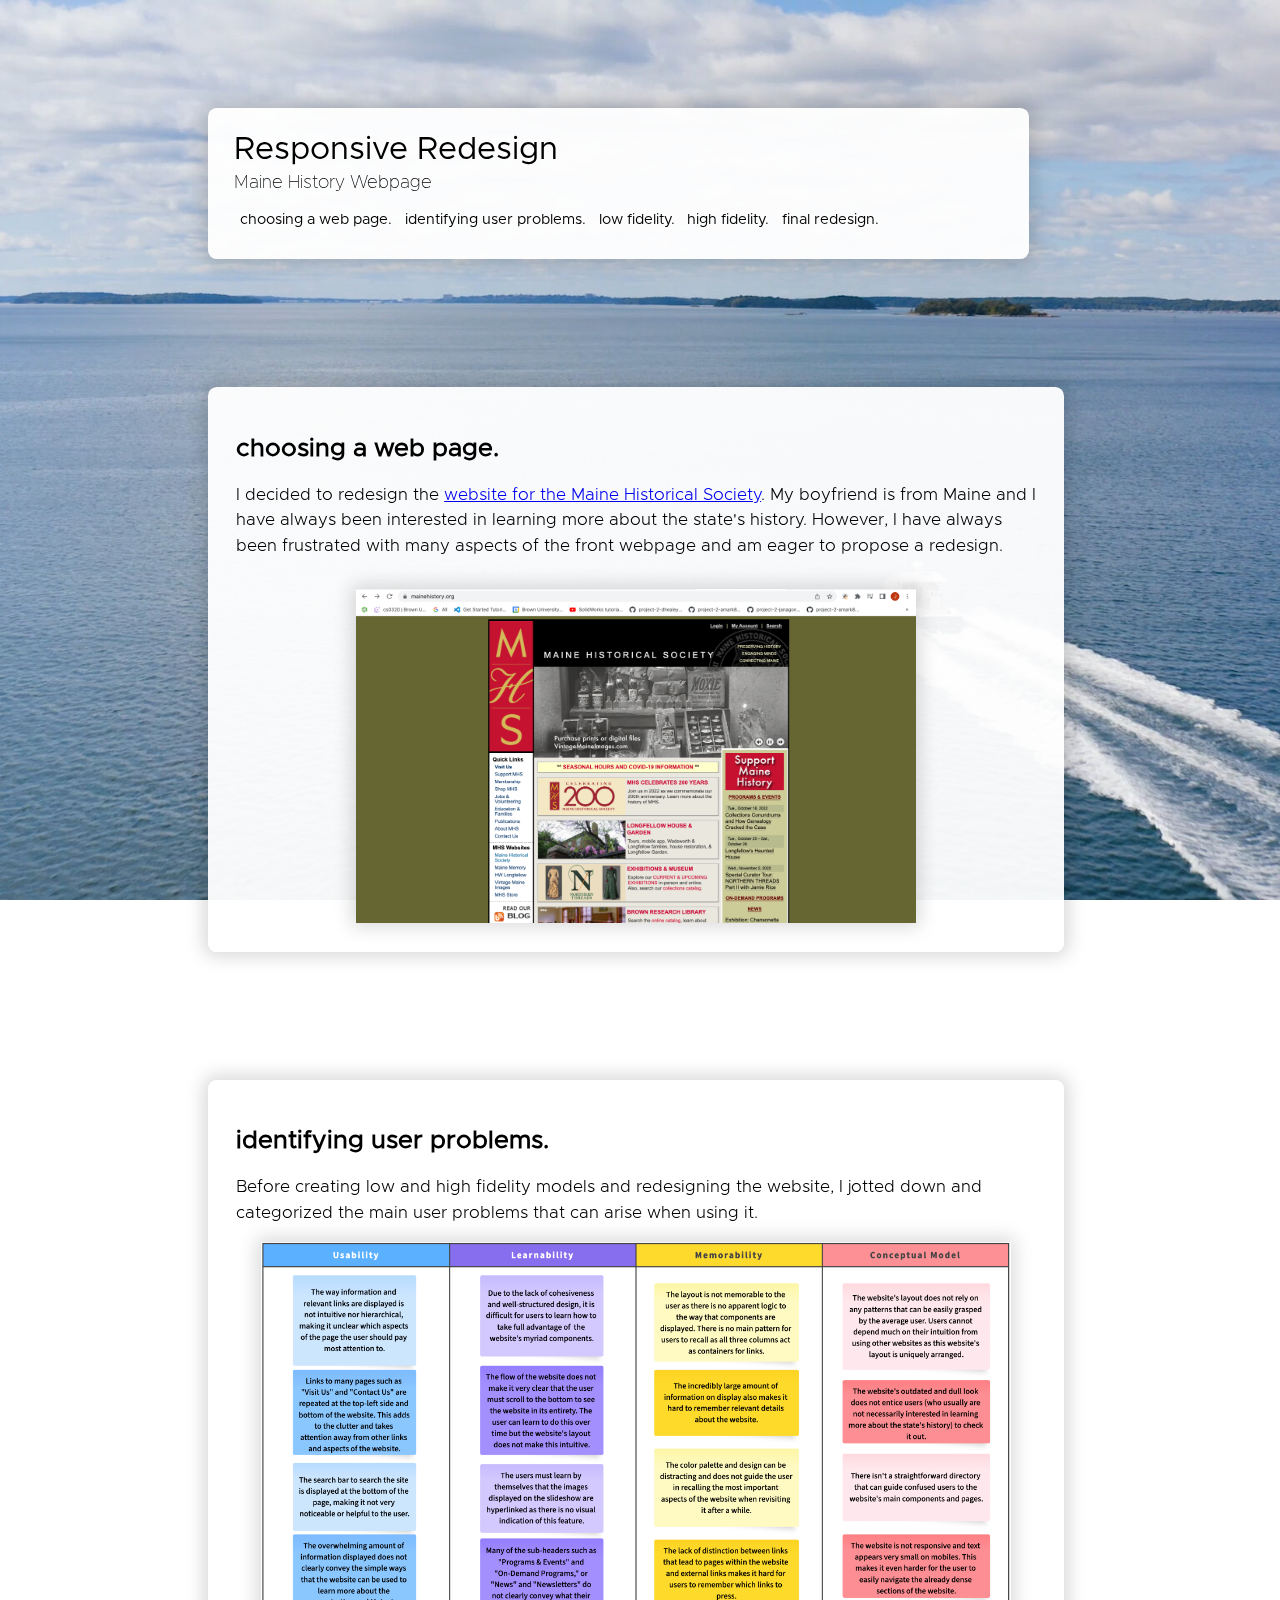
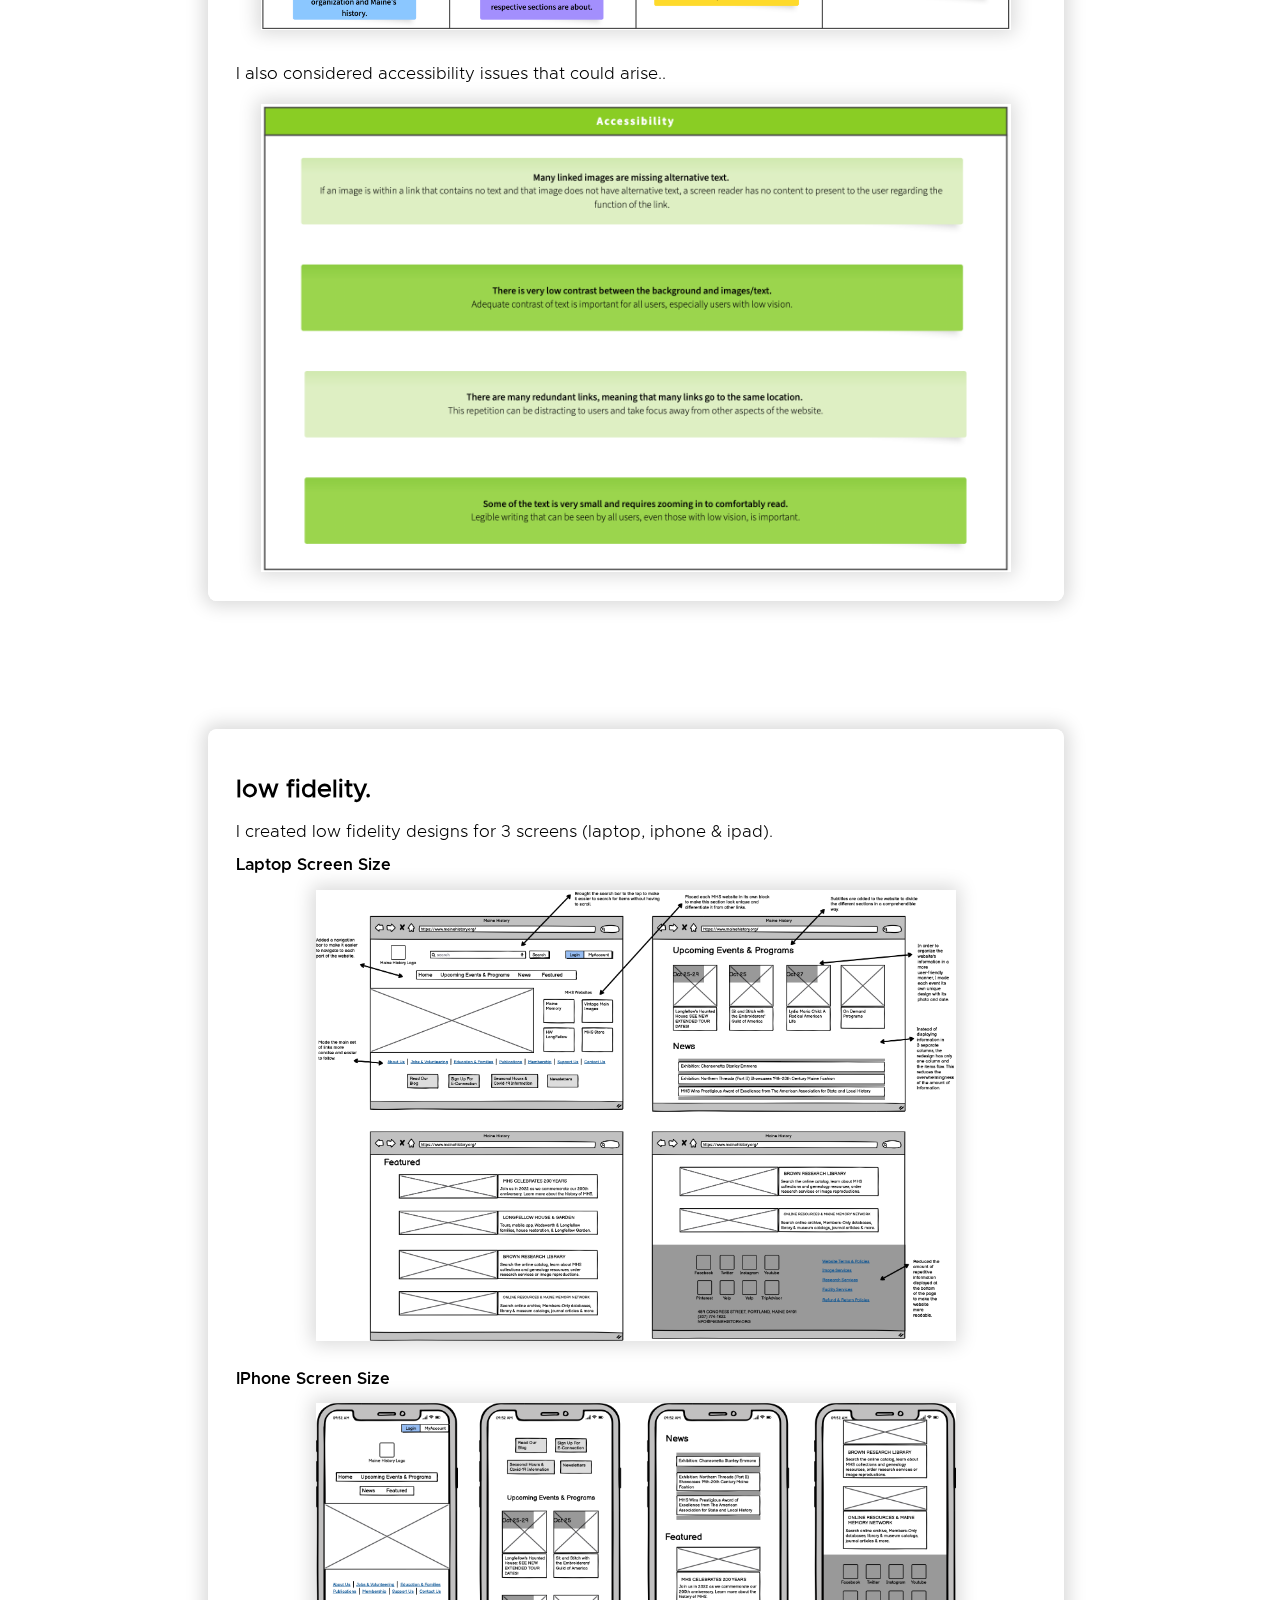
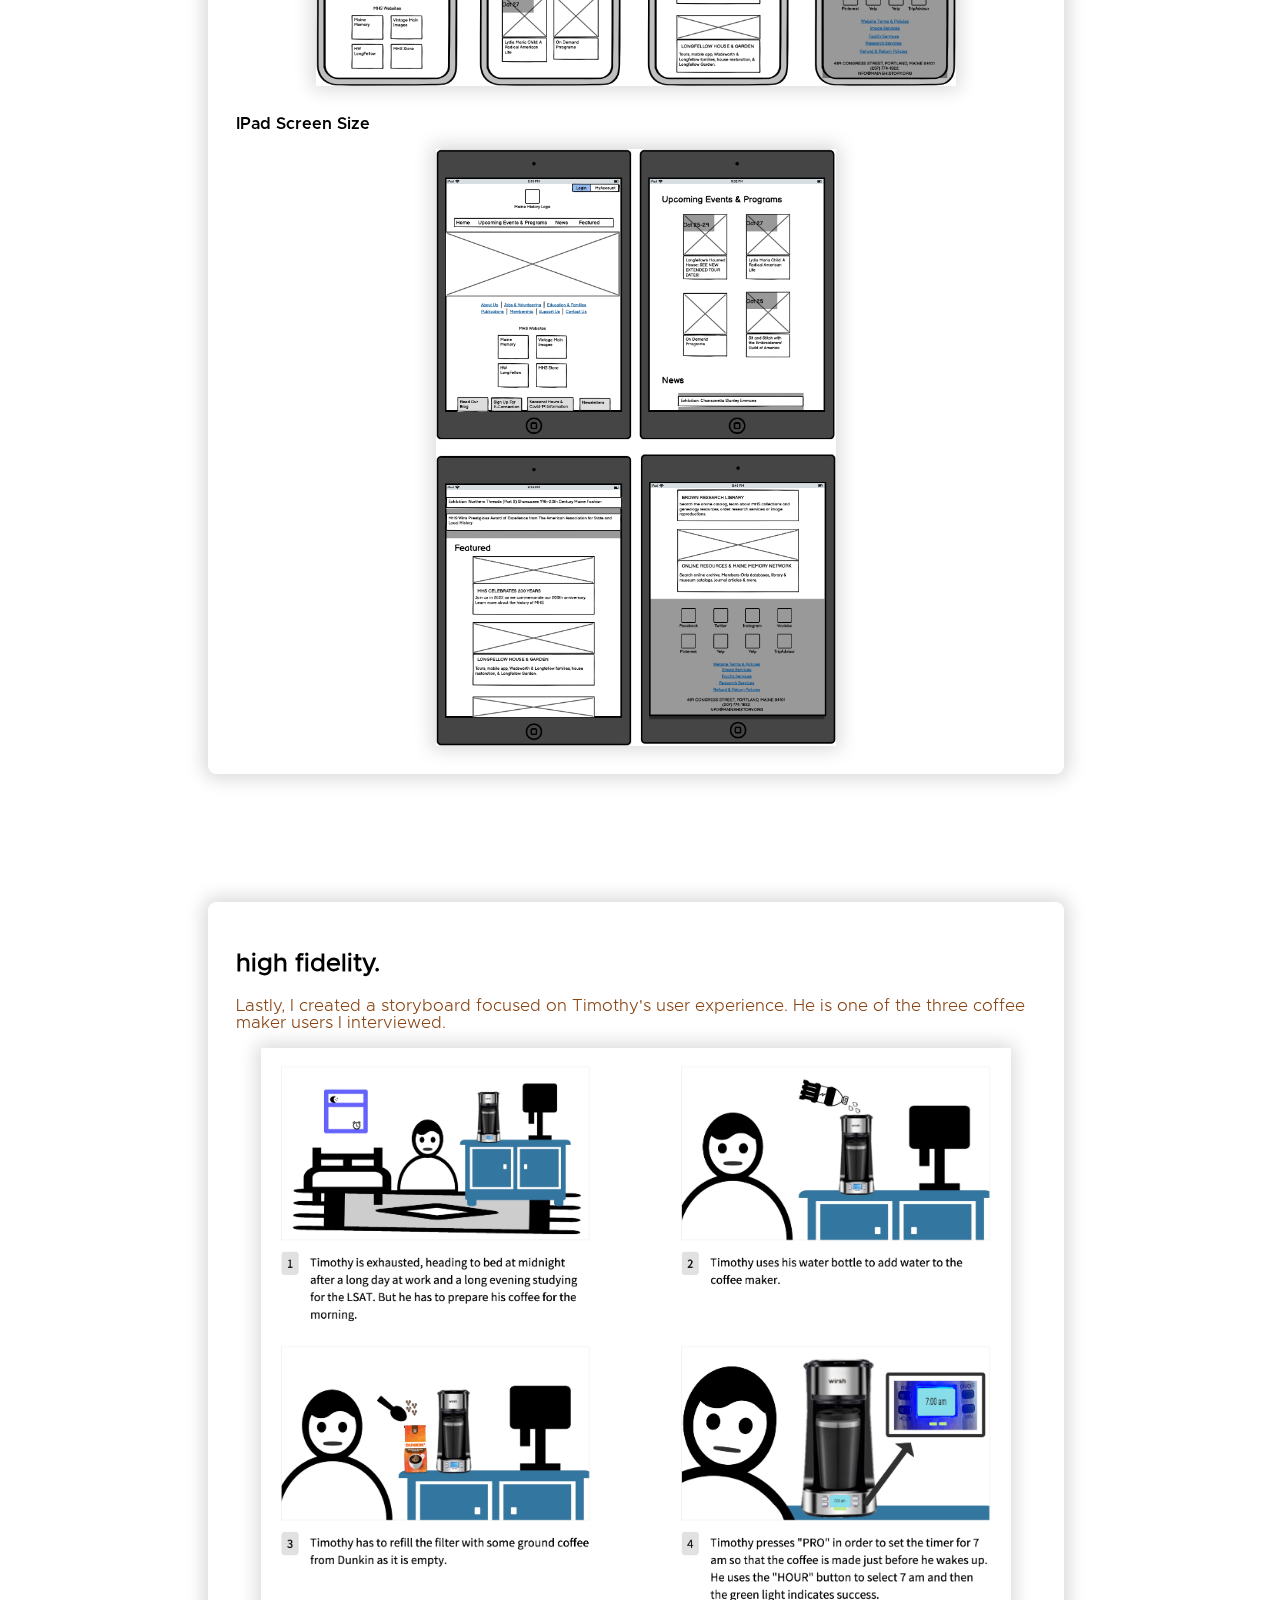
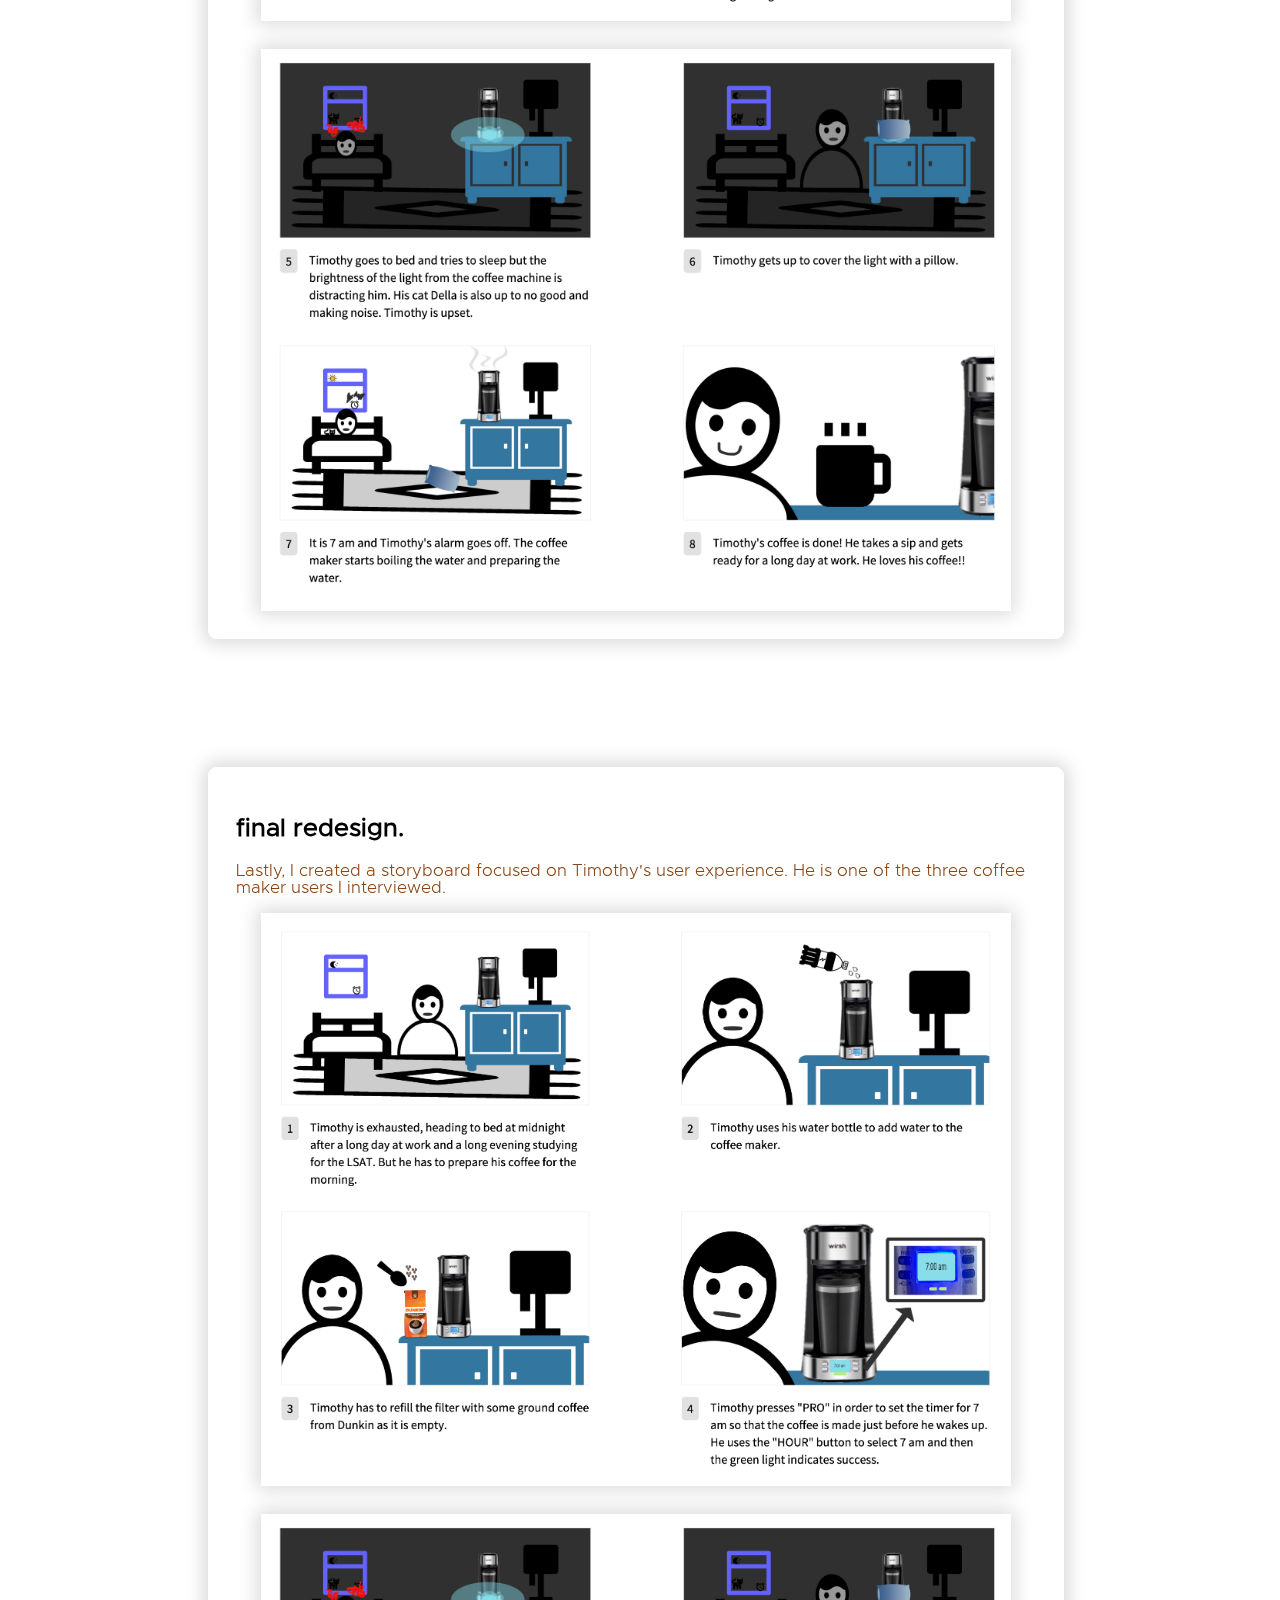
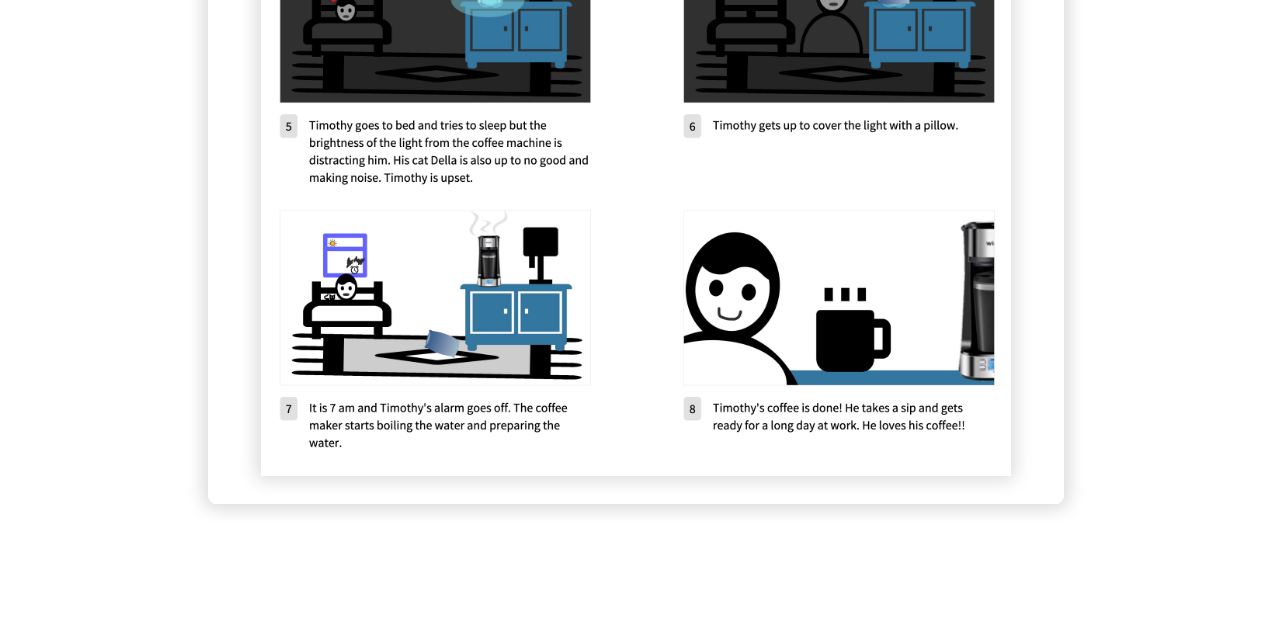
==== index.html @ ffa943e9 "h" ====
<!DOCTYPE html>
<html>
    <head>
        <meta charset="UTF-8" />
        <title>csci1300 personas & storyboarding</title>
		<!-- import CSS styles -->
        <link rel="preload" href="fonts.css" as="style">
        <link rel="stylesheet" href="fonts.css">
		<link rel="stylesheet" href="styles.css" />
	</head>

    <body>
    <canvas id="bg"></canvas>

    <main>

    <div id="web-body">

<!-- Header -->
    <div class="header">
        <div style="font-family: 'Metropolis-Regular'; padding-bottom:0.6944444444444444vw; font-size:  2.5vw" > <span style=" padding-bottom:8px">Responsive Redesign</span> <br>
            <div style="font-size: 1.4vw; padding-top: 0.6944444444444444vw; padding-bottom: 0.3472222222222222vw;font-family: 'Metropolis-Thin'">Maine History Webpage</div>
        </div>
        <div id='navbar'>
            <a class='nav-item' href="#section-part1"> choosing a web page.</a>
            <a class='nav-item' href="#section-part2">identifying user problems.</a>
            <a class='nav-item'  href="#section-part3">low fidelity.</a>
            <a class='nav-item' href="#section-part4">high fidelity.</a>
            <a class='nav-item' href="#section-part5">final redesign.</a>
        </div>
    </div>

 <!-- Part 1 -->
    <div class="section-part1" id="section-part1">
        <h2  style="text-align: left; font-family: 'Metropolis-Regular'; font-size: 25px"><b>choosing a web page.</b> </h2>

        <p style="font-size: 17px; line-height: 1.5"> I decided to redesign the <a href="https://www.mainehistory.org/">website for the Maine Historical Society</a>. My boyfriend is from Maine and I have always been interested in learning more about the state's history. However, I have always been frustrated with many aspects of the front webpage and am eager to propose a redesign.</p>

        <br>
        <img class="img-large" src="assets/website.png" style="width: 70%; height: auto" >
    </div> 

<!-- Part 2 -->
    <div class="section-part2" id="section-part2">
        <h2 style="text-align: left; font-family: 'Metropolis-Regular'; font-size: 25px"><b>identifying user problems.</b> </h2>

        <p style="font-size: 17px; line-height: 1.5"> Before creating low and high fidelity models and redesigning the website, I jotted down and categorized the main user problems that can arise when using it.</p>

        <img class="img-large" src="assets/user-problems.png" style="width: 100%; height: auto" >
        <br>
        <p style="font-size: 17px; line-height: 1.5"> I also considered accessibility issues that could arise..</p>

        <img class="img-large" src="assets/accessibility.png" style="width: 100%; height: auto" >



    </div>

<!-- Part 3 -->
    <div class = "section-part3" id="section-part3">
        <h2 style="text-align: left; font-family: 'Metropolis-Regular'; font-size: 25px"><b>low fidelity.</b> </h2>

        <p style="font-size: 17px;"> I created low fidelity designs for 3 screens (laptop, iphone & ipad).</p>

        <h3 style="font-family: Metropolis-SemiBold">Laptop Screen Size</h3>

        <img class="img-large" src="assets/lowfidelitylap.png" style="width: 80%; height: auto" >
        <br>
        <h3 style="font-family: Metropolis-SemiBold">IPhone Screen Size</h3>

        <img class="img-large" src="assets/lowfidelitymobile.png" style="width: 80%; height: auto" >
        <br>
        <h3 style="font-family: Metropolis-SemiBold">IPad Screen Size</h3>

        <img class="img-large" src="assets/lowfidelityipad.png" style="width: 50%; height: auto" >
        
    </div>

<!-- Part 4 -->
      <div class = "section-part4" id="section-part4">
          <h2 style="text-align: left; font-family: 'Metropolis-Regular'; font-size: 25px"><b>high fidelity.</b> </h2>

          <p style="font-size: 17px;color:saddlebrown"> Lastly, I created a storyboard focused on Timothy's user experience. He is one of the three coffee maker users I interviewed.</p>

          <img class="img-large" src="assets/storyboard1.png" style="width: 200%; height: auto" >
          <br>
          <br>

          <img class="img-large" src="assets/storyboard2.png" style="width: 200%; height: auto" >

    </div>

        <!-- Part 5 -->
        <div class = "section-part5" id="section-part5">
            <h2 style="text-align: left; font-family: 'Metropolis-Regular'; font-size: 25px"><b>final redesign.</b> </h2>

            <p style="font-size: 17px;color:saddlebrown"> Lastly, I created a storyboard focused on Timothy's user experience. He is one of the three coffee maker users I interviewed.</p>

            <img class="img-large" src="assets/storyboard1.png" style="width: 200%; height: auto" >
            <br>
            <br>

            <img class="img-large" src="assets/storyboard2.png" style="width: 200%; height: auto" >

        </div>

    </div>
        </main>
    </body>
</html>
---- fonts.css ----
@font-face {
  font-family: "Metropolis-Regular";
  src: url(fonts/Metropolis-Regular.otf) format('opentype');
}
@font-face {
  font-family: "Metropolis-Thin";
  src: url(fonts/metropolis-thin.otf) format('opentype');
}
@font-face {
  font-family: "Metropolis-SemiBold";
  src: url(fonts/metropolis-semi-bold.otf) format('opentype');
}

@font-face {
  font-family: "Metropolis-RegularItalic";
  src: url(fonts/metropolis.regular-italic.otf) format('opentype');
}

@font-face {
  font-family: "Metropolis-LightItalic";
  src: url(fonts/metropolis.light-italic.otf) format('opentype');
}
@font-face {
  font-family: "Metropolis-ThinItalic";
  src: url(fonts/metropolis.thin-italic.otf) format('opentype');
}
@font-face {
  font-family: "Metropolis-Light";
  src: url(fonts/metropolis.light.otf) format('opentype');
}
---- fonts.css ----
@font-face {
  font-family: "Metropolis-Regular";
  src: url(fonts/Metropolis-Regular.otf) format('opentype');
}
@font-face {
  font-family: "Metropolis-Thin";
  src: url(fonts/metropolis-thin.otf) format('opentype');
}
@font-face {
  font-family: "Metropolis-SemiBold";
  src: url(fonts/metropolis-semi-bold.otf) format('opentype');
}

@font-face {
  font-family: "Metropolis-RegularItalic";
  src: url(fonts/metropolis.regular-italic.otf) format('opentype');
}

@font-face {
  font-family: "Metropolis-LightItalic";
  src: url(fonts/metropolis.light-italic.otf) format('opentype');
}
@font-face {
  font-family: "Metropolis-ThinItalic";
  src: url(fonts/metropolis.thin-italic.otf) format('opentype');
}
@font-face {
  font-family: "Metropolis-Light";
  src: url(fonts/metropolis.light.otf) format('opentype');
}
---- styles.css ----
canvas {
    width: 100vw;
    height: 100vh;
    display: inline;
    position: fixed;
  }

  html {
    background: url("assets/background.jpg") no-repeat center center fixed;
    -webkit-background-size: cover;
    -moz-background-size: cover;
    -o-background-size: cover;
    background-size: cover;

  }
  main {
    color: black;
    z-index: 99;
    position: absolute;
    width: 80%;
    margin: 0 auto;
    padding: 100px 0 0 200px;
    display: grid;
    grid-template-columns: repeat(12, 1fr);
  }

  :root {
    --dark-bg: rgba(255, 255, 255, 0.95);
    --spacing: 10vw;
  }

  p{
    font-family: Metropolis-Light;
  }
  .header{
    flex-wrap: wrap;
    width: 770px;
    border-radius: 0.6944444444444444vw;
    border: rgba(255, 255, 255, 0.93);
    box-shadow: 0 0 1.3888888888888888vw   0.3472222222222222vw rgba(0, 0, 0, 0.15);
    background: var(--dark-bg);
    grid-column: 2 / span 5;
    padding: 2vw;
    margin-bottom: var(--spacing);
    font-size: 18px;
    font-family: 'Metropolis-Regular';
    color: black;
  }

  .section-part1 {
    width: 800px;
    border-radius: 0.6944444444444444vw;
    border: rgba(255, 255, 255, 0.93);
    box-shadow: 0 0 1.3888888888888888vw   0.3472222222222222vw rgba(0, 0, 0, 0.15);
    background: var(--dark-bg);
    grid-column: 2 / span 5;
    padding: 2.2vw;
    margin-bottom: var(--spacing);
    flex-wrap: wrap;
    font-size: 14px;
    font-family: 'Metropolis-Thin';
    text-align: start;

  }

  .sketch{
    width: 800px;
    border-radius: 0.6944444444444444vw;
    border: rgba(255, 255, 255, 0.93);
    box-shadow: 0 0 1.3888888888888888vw   0.3472222222222222vw rgba(0, 0, 0, 0.15);
    background: var(--dark-bg);
    grid-column: 2 / span 5;
    padding: 2.2vw;
    margin-bottom: var(--spacing);
    flex-wrap: wrap;
    font-size: 14px;
    font-family: 'Metropolis-Thin';
    text-align: start;
    flex-wrap: wrap;

  }

  .img{
    height:auto;
    width:auto;
    max-height:350px;
    margin-bottom: 12px;
  }

  .section-part2 {
    width: 800px;
    border-radius: 0.6944444444444444vw;
    border: rgba(255, 255, 255, 0.93);
    box-shadow: 0 0 1.3888888888888888vw   0.3472222222222222vw rgba(0, 0, 0, 0.15);
    background: var(--dark-bg);
    grid-column: 2 / span 5;
    padding: 2.2vw;
    margin-bottom: var(--spacing);
    flex-wrap: wrap;
    font-size: 14px;
    font-family: 'Metropolis-Thin';
    text-align: start;
    flex-wrap: wrap; /* changes with sizing the screeb */

  }

  .section-part3{
    width: 800px;
    border-radius: 0.6944444444444444vw;
    border: rgba(255, 255, 255, 0.93);
    box-shadow: 0 0 1.3888888888888888vw   0.3472222222222222vw rgba(0, 0, 0, 0.15);
    background: var(--dark-bg);
    grid-column: 2 / span 5;
    padding: 2.2vw;
    margin-bottom: var(--spacing);
    flex-wrap: wrap;
    font-size: 14px;
    font-family: 'Metropolis-Thin';
    text-align: start;
    flex-wrap: wrap; /* changes with sizing the screeb */
    flex-direction: row;
    display: block;  /* you need this to align images, can be flex or block*/
    justify-content: center; /*x axis*/
    align-items: center; /*y axis*/
    align-self: center;
    align-content: center;

  }

  .section-part4{
    width: 800px;
    border-radius: 0.6944444444444444vw;
    border: rgba(255, 255, 255, 0.93);
    box-shadow: 0 0 1.3888888888888888vw   0.3472222222222222vw rgba(0, 0, 0, 0.15);
    background: var(--dark-bg);
    grid-column: 2 / span 5;
    padding: 2.2vw;
    margin-bottom: var(--spacing);
    flex-wrap: wrap;
    font-size: 14px;
    font-family: 'Metropolis-Thin';
    text-align: start;

  }

  .section-part5{
    width: 800px;
    border-radius: 0.6944444444444444vw;
    border: rgba(255, 255, 255, 0.93);
    box-shadow: 0 0 1.3888888888888888vw   0.3472222222222222vw rgba(0, 0, 0, 0.15);
    background: var(--dark-bg);
    grid-column: 2 / span 5;
    padding: 2.2vw;
    margin-bottom: var(--spacing);
    flex-wrap: wrap;
    font-size: 14px;
    font-family: 'Metropolis-Thin';
    text-align: start;

  }


  /* Style the navbar */
  #navbar {
    overflow: hidden;
  }

  /* Navbar links */
  #navbar a {
    font-size: 1.15vw;
    float: left;
    display: block;
    text-align: center;
    padding: 0.5vw;
    text-decoration: none;
    color: black;

  }

  /* Navbar links */
  #navbar a:hover {
    font-family: 'Metropolis-SemiBold';
  }

  /* Navbar links */
  #navbar a:active {
    font-family: 'Metropolis-SemiBold';

  }
  .img-small{
    display: block;
    margin-left: auto;
    margin-right: auto;

  }

  .img-large{
    display: block;
    margin-left: auto;
    margin-right: auto;
    height: auto;
    width: auto; 
    max-width: 750px;
    max-height: 750px;
    min-width: 20%;
    min-height: 20%;
    box-shadow: 0 0 1.3888888888888888vw   0.3472222222222222vw rgba(0, 0, 0, 0.15);
  }

  li{
    margin: 20px 0;
  }
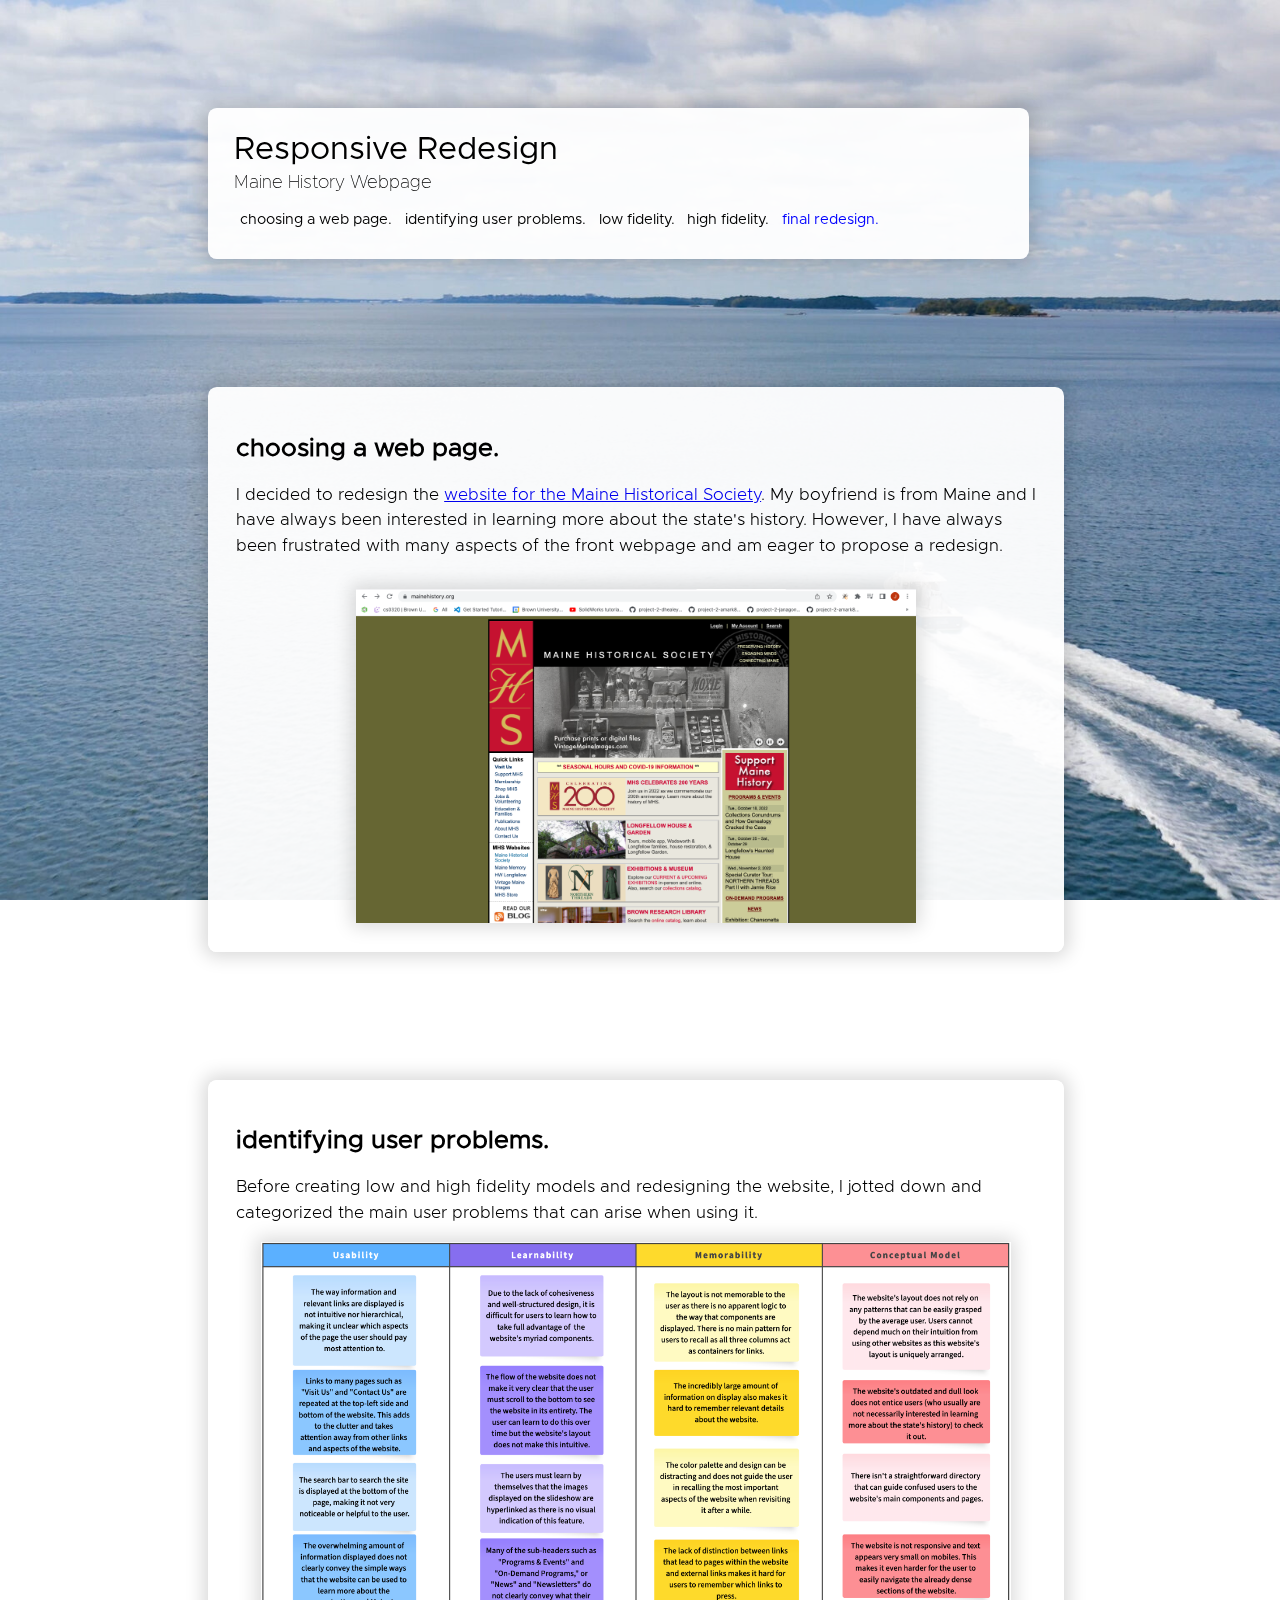
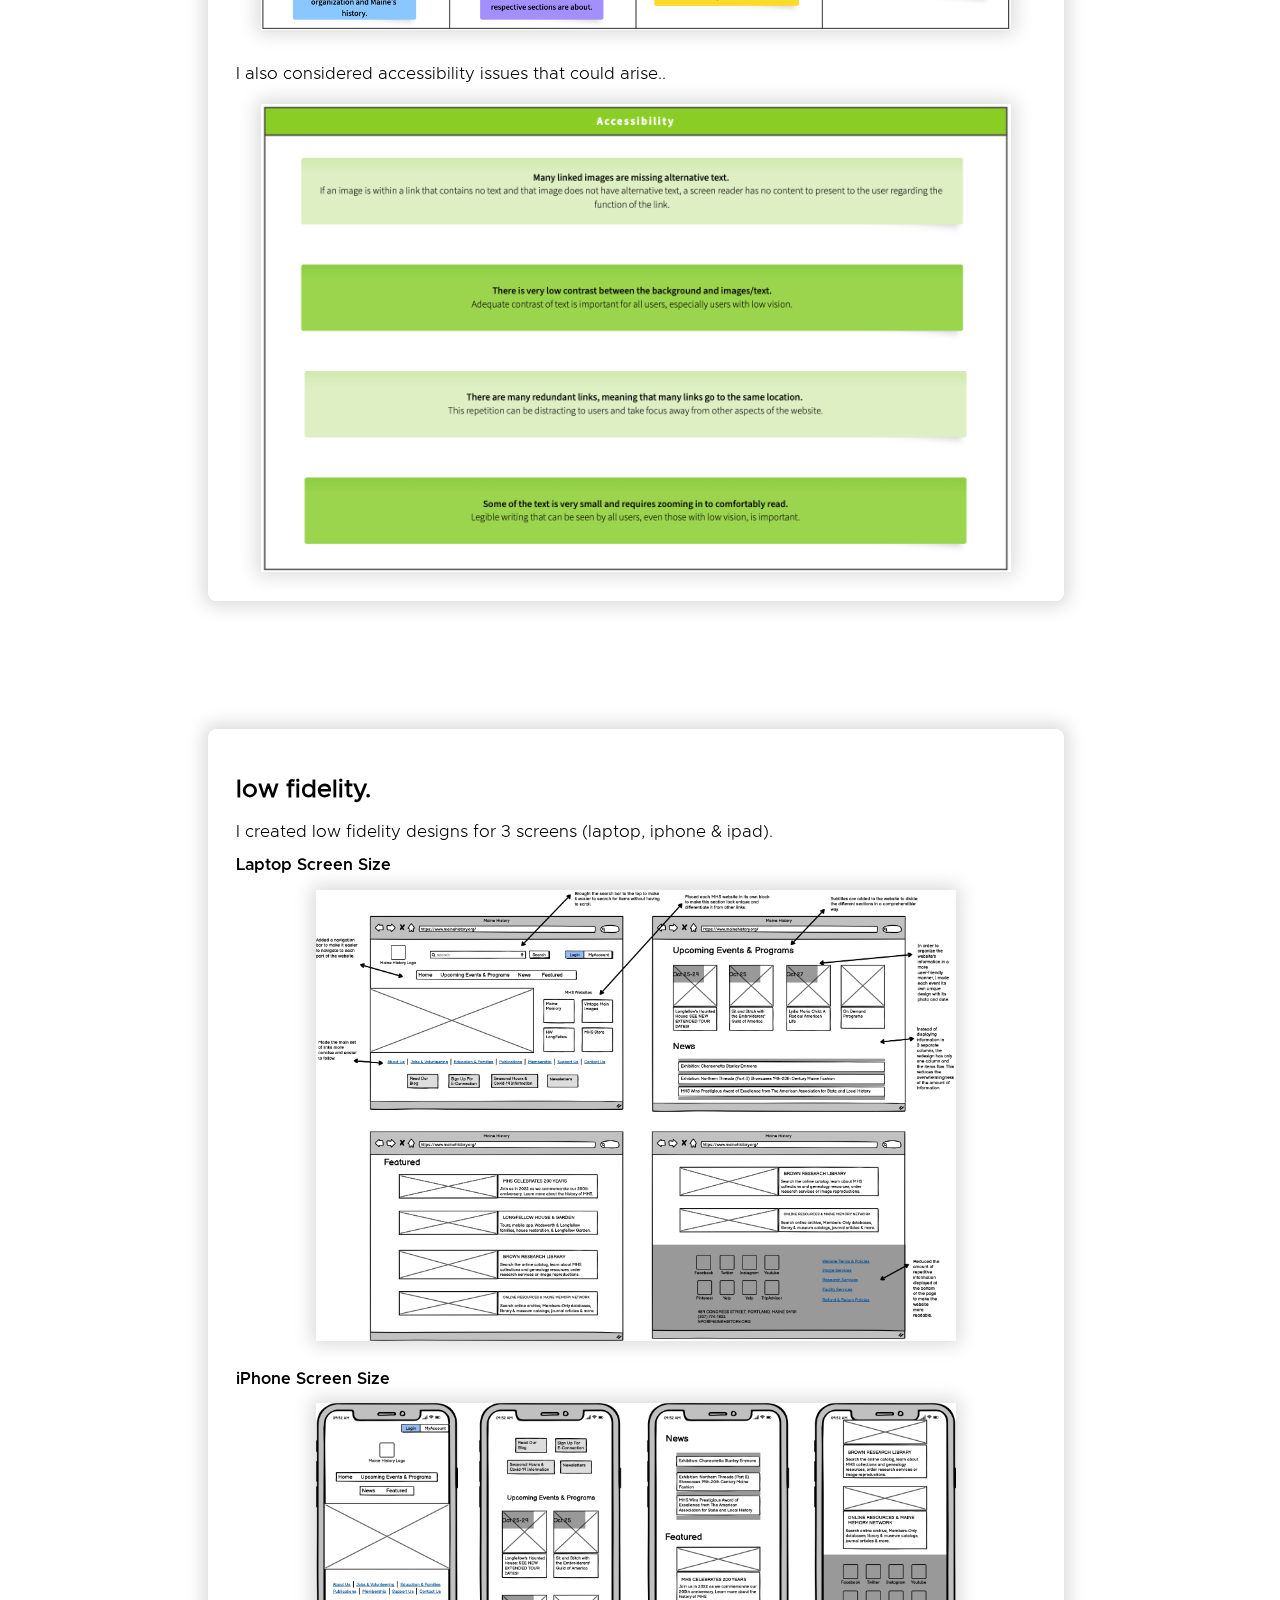
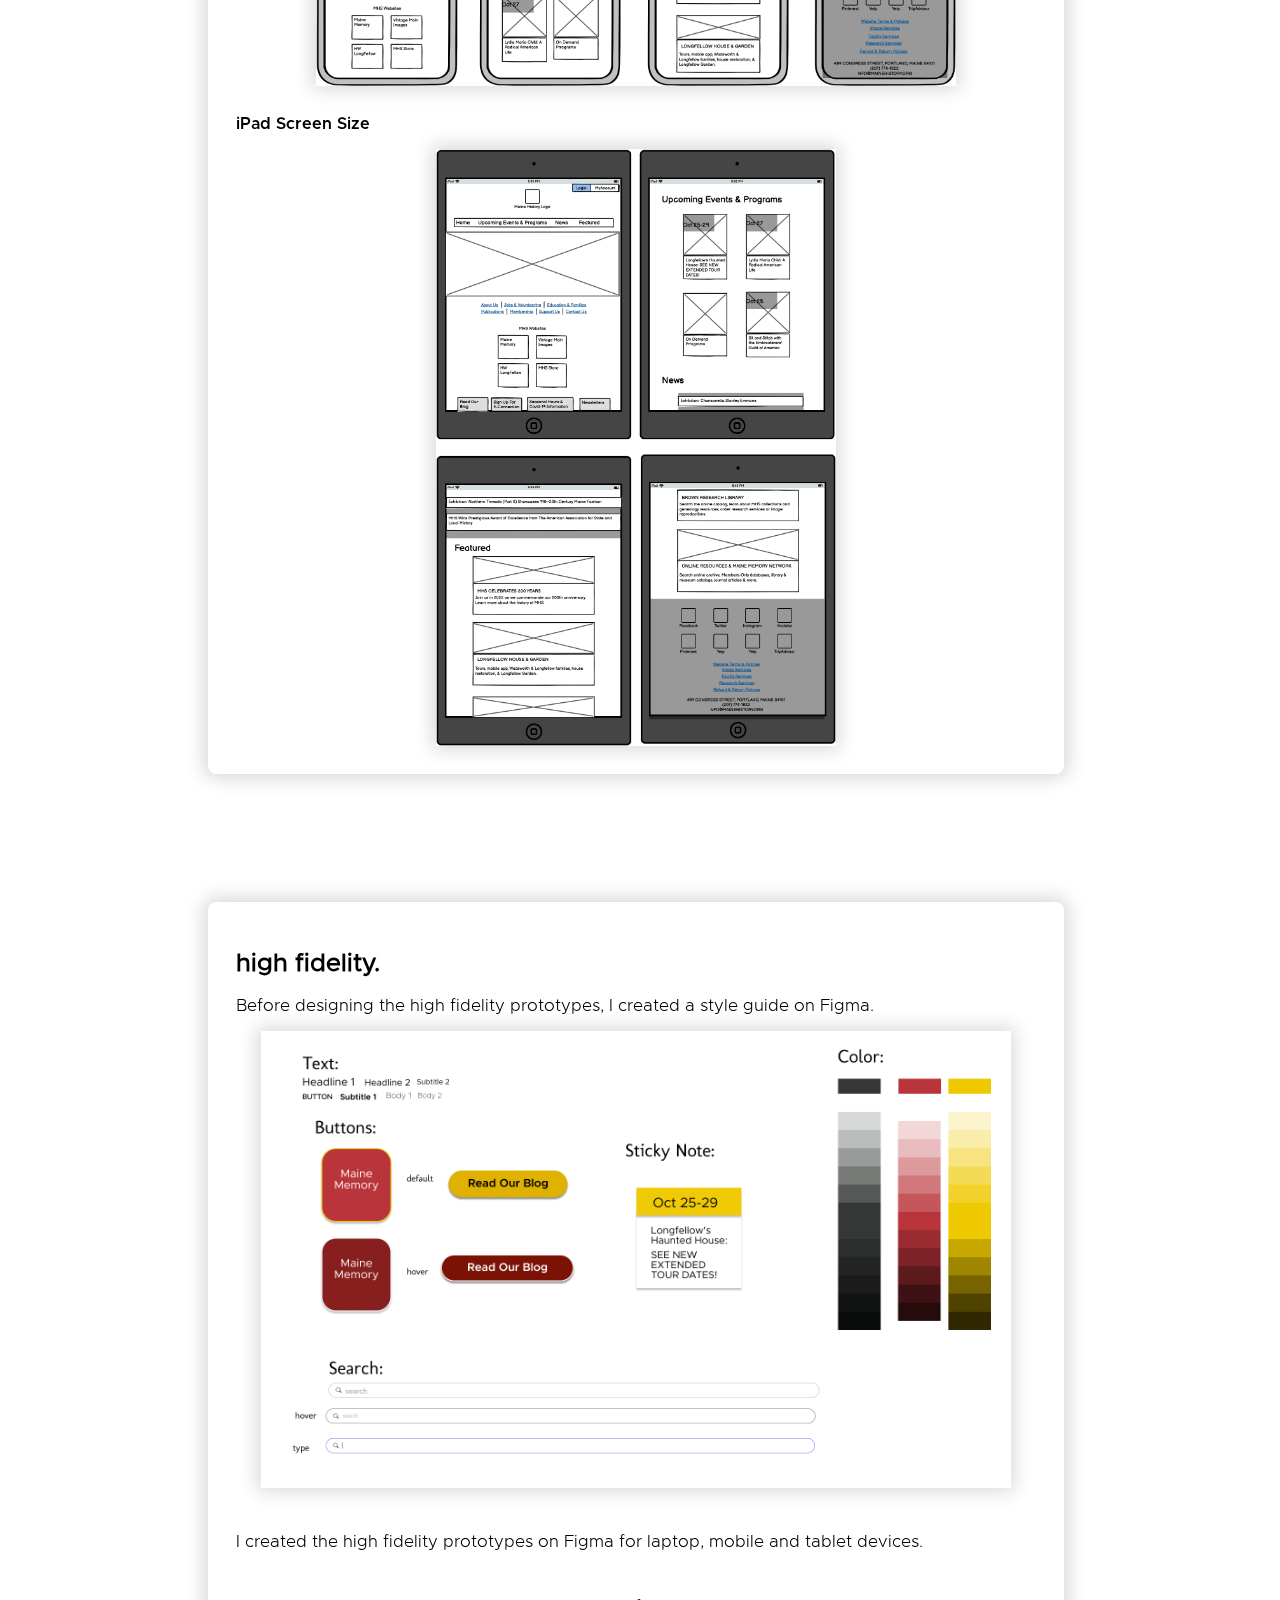
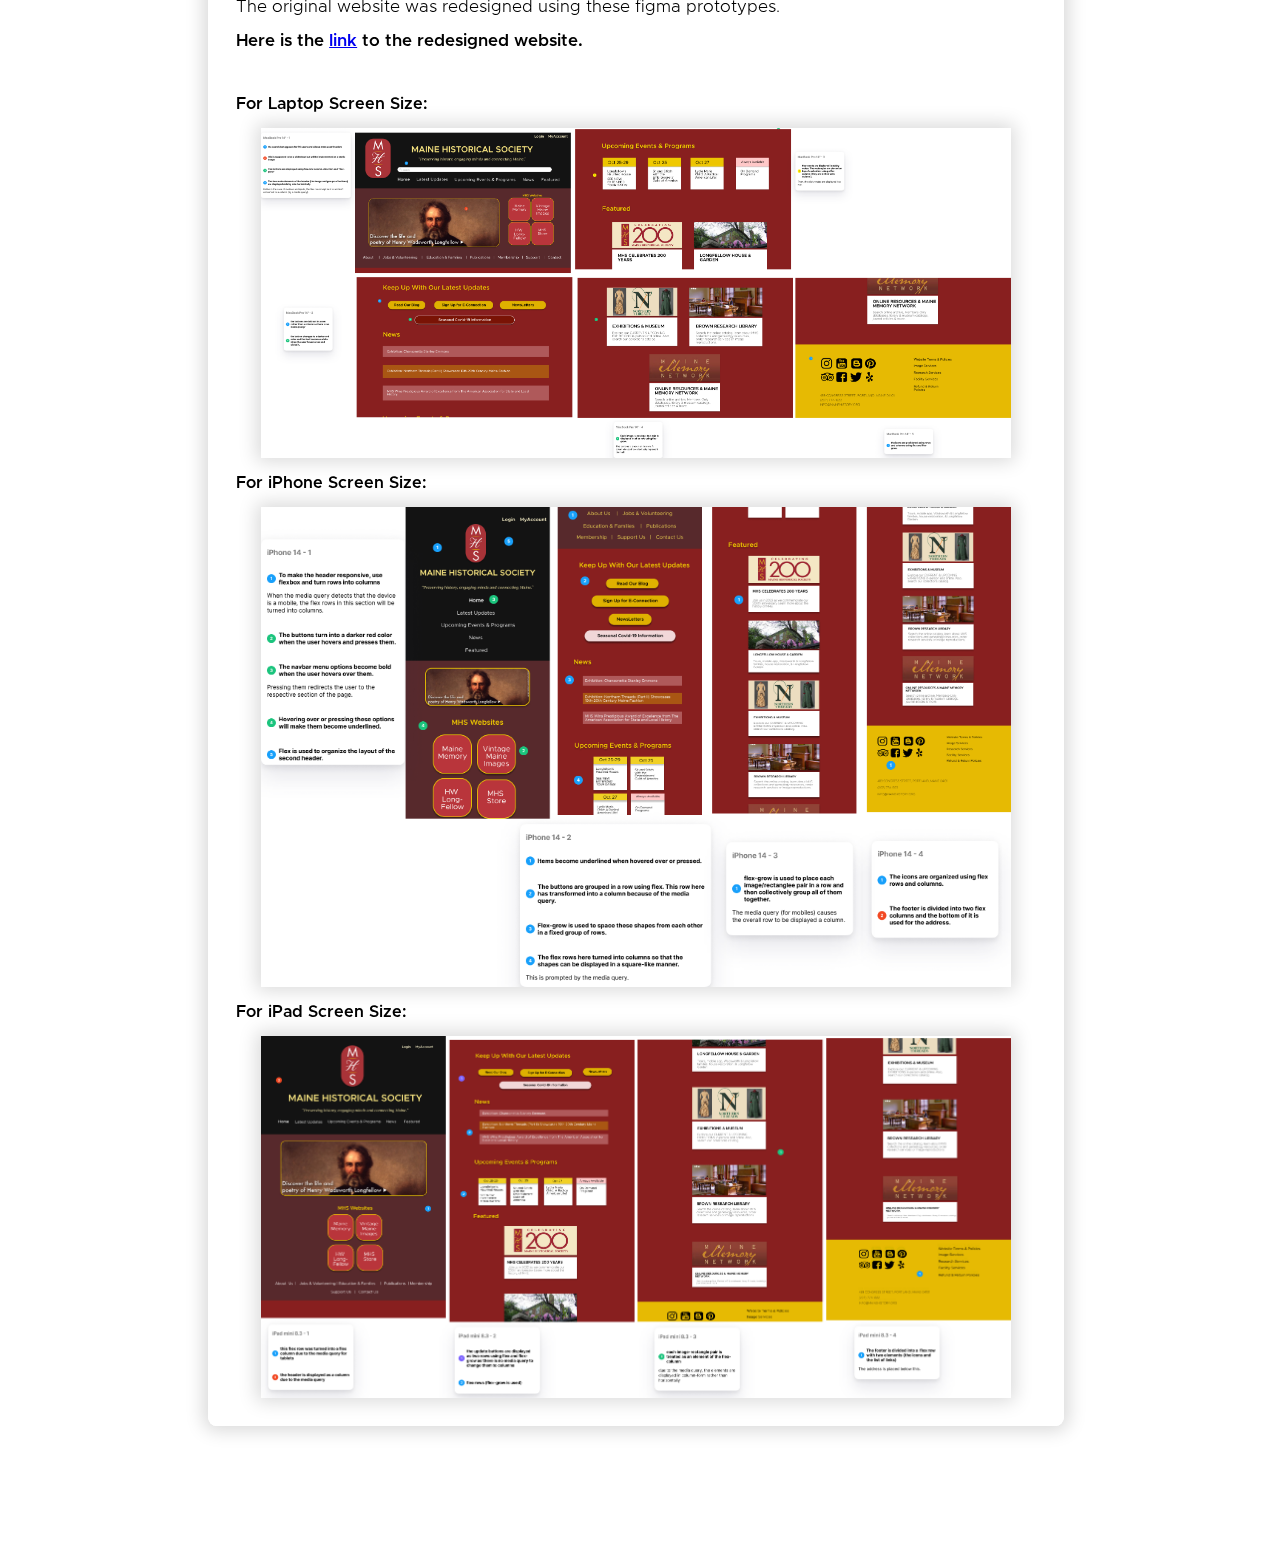
==== commit c78033c8: "j" ====
--- a/index.html
+++ b/index.html
@@ -26,7 +26,7 @@
             <a class='nav-item' href="#section-part2">identifying user problems.</a>
             <a class='nav-item'  href="#section-part3">low fidelity.</a>
             <a class='nav-item' href="#section-part4">high fidelity.</a>
-            <a class='nav-item' href="#section-part5">final redesign.</a>
+            <a class='nav-item' href="https://tiredseal961.github.io/redesigned-website/" style="color: blue;">final redesign.</a>
         </div>
     </div>
 
@@ -66,11 +66,11 @@
 
         <img class="img-large" src="assets/lowfidelitylap.png" style="width: 80%; height: auto" >
         <br>
-        <h3 style="font-family: Metropolis-SemiBold">IPhone Screen Size</h3>
+        <h3 style="font-family: Metropolis-SemiBold">iPhone Screen Size</h3>
 
         <img class="img-large" src="assets/lowfidelitymobile.png" style="width: 80%; height: auto" >
         <br>
-        <h3 style="font-family: Metropolis-SemiBold">IPad Screen Size</h3>
+        <h3 style="font-family: Metropolis-SemiBold">iPad Screen Size</h3>
 
         <img class="img-large" src="assets/lowfidelityipad.png" style="width: 50%; height: auto" >
         
@@ -80,29 +80,36 @@
       <div class = "section-part4" id="section-part4">
           <h2 style="text-align: left; font-family: 'Metropolis-Regular'; font-size: 25px"><b>high fidelity.</b> </h2>
 
-          <p style="font-size: 17px;color:saddlebrown"> Lastly, I created a storyboard focused on Timothy's user experience. He is one of the three coffee maker users I interviewed.</p>
+          <p style="font-size: 17px;color:black">Before designing the high fidelity prototypes, I created a style guide on Figma.</p>
+          <img class="img-large" src="assets/styleguide.png" style="width: 200%; height: auto" >
 
-          <img class="img-large" src="assets/storyboard1.png" style="width: 200%; height: auto" >
           <br>
           <br>
 
-          <img class="img-large" src="assets/storyboard2.png" style="width: 200%; height: auto" >
+
+          <p style="font-size: 17px;color:black"> I created the high fidelity prototypes on Figma for laptop, mobile and tablet devices.</p>
+          <br>
+          <p style="font-size: 17px;color:black"> The original website was redesigned using these figma prototypes.
+              <br> <br>
+              <span style="font-family: Metropolis-SemiBold">Here is the
+              <a href="https://tiredseal961.github.io/redesigned-website/">link</a> to the redesigned website.</span></p>
+          <br>
+          <h3 style="font-family: Metropolis-SemiBold">For Laptop Screen Size:</h3>
+          <img class="img-large" src="assets/pc-redesign.png" style="width: 200%; height: auto" >
+
+          <h3 style="font-family: Metropolis-SemiBold">For iPhone Screen Size:</h3>
+
+          <img class="img-large" src="assets/iphone-redesign.png" style="width: 200%; height: auto" >
+
+          <h3 style="font-family: Metropolis-SemiBold">For iPad Screen Size:</h3>
+
+          <img class="img-large" src="assets/ipad-redesign.png" style="width: 200%; height: auto" >
+
+
+
 
     </div>
 
-        <!-- Part 5 -->
-        <div class = "section-part5" id="section-part5">
-            <h2 style="text-align: left; font-family: 'Metropolis-Regular'; font-size: 25px"><b>final redesign.</b> </h2>
-
-            <p style="font-size: 17px;color:saddlebrown"> Lastly, I created a storyboard focused on Timothy's user experience. He is one of the three coffee maker users I interviewed.</p>
-
-            <img class="img-large" src="assets/storyboard1.png" style="width: 200%; height: auto" >
-            <br>
-            <br>
-
-            <img class="img-large" src="assets/storyboard2.png" style="width: 200%; height: auto" >
-
-        </div>
 
     </div>
         </main>
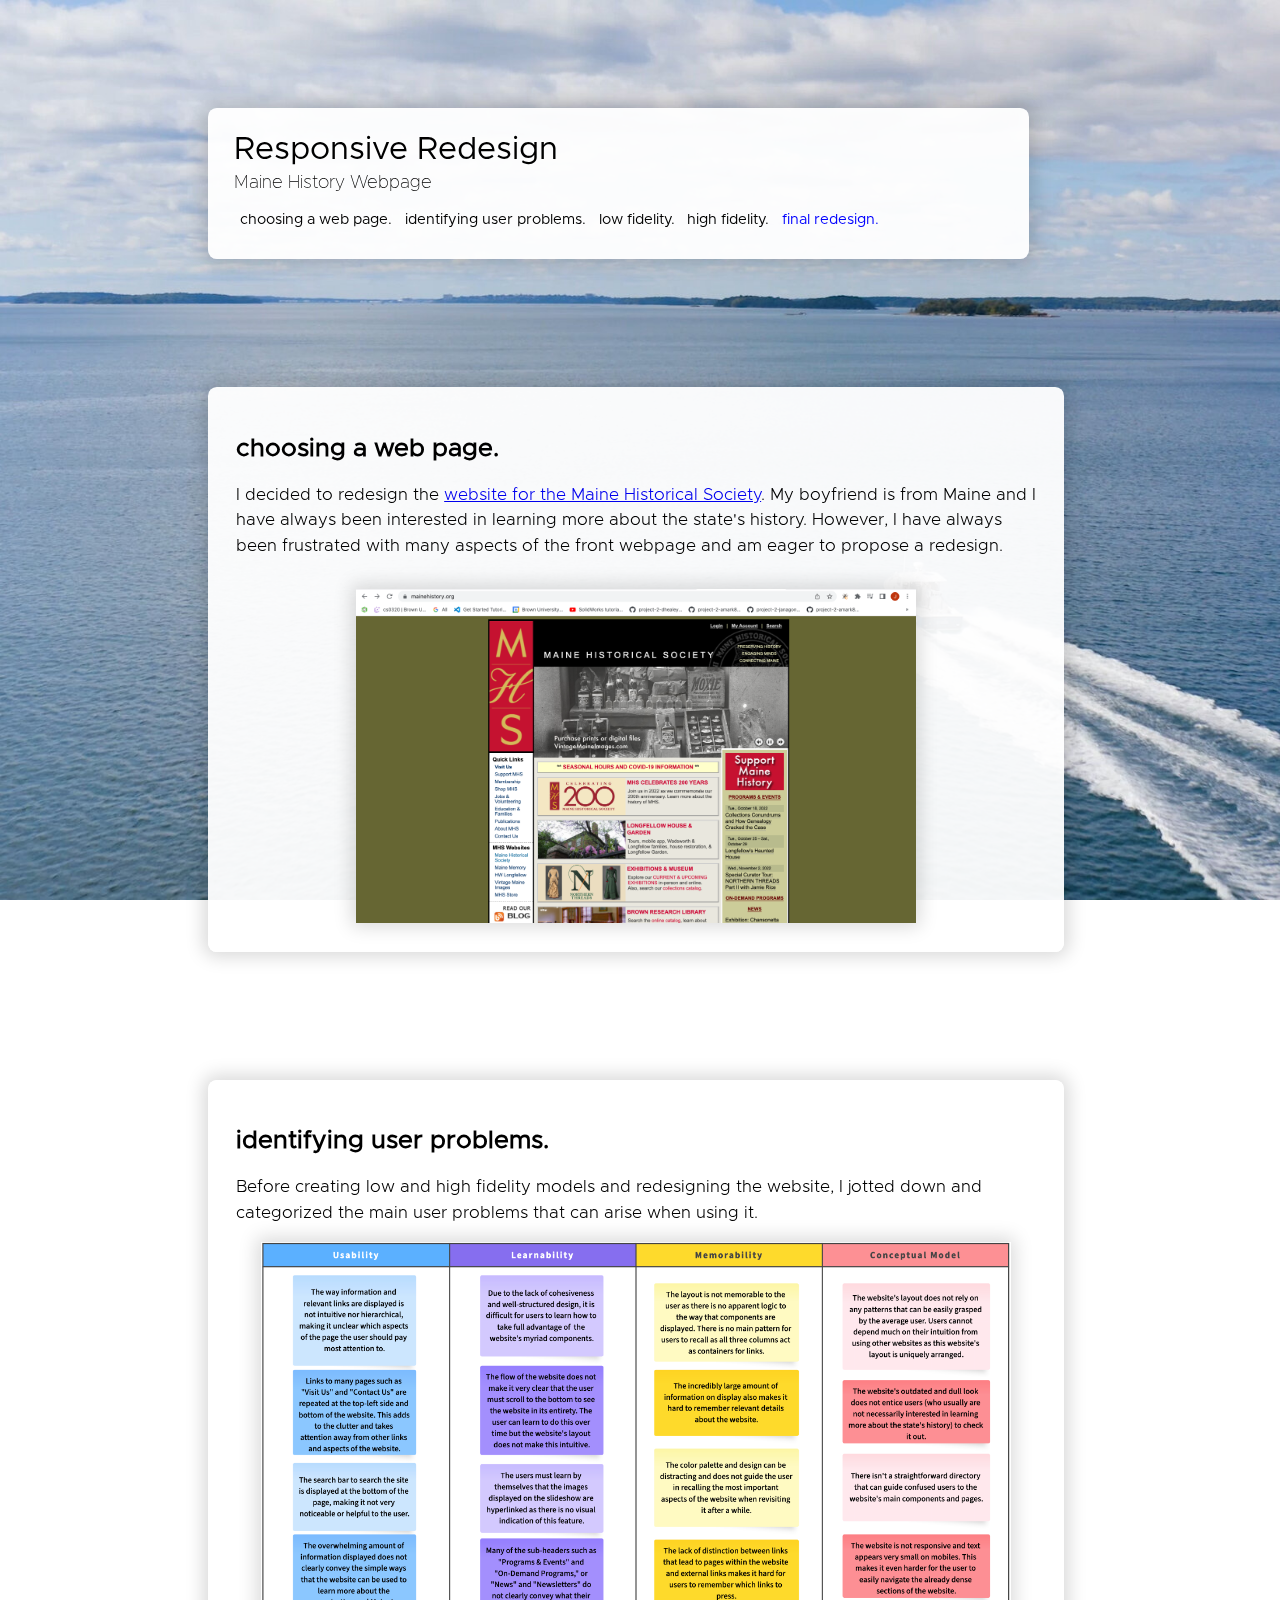
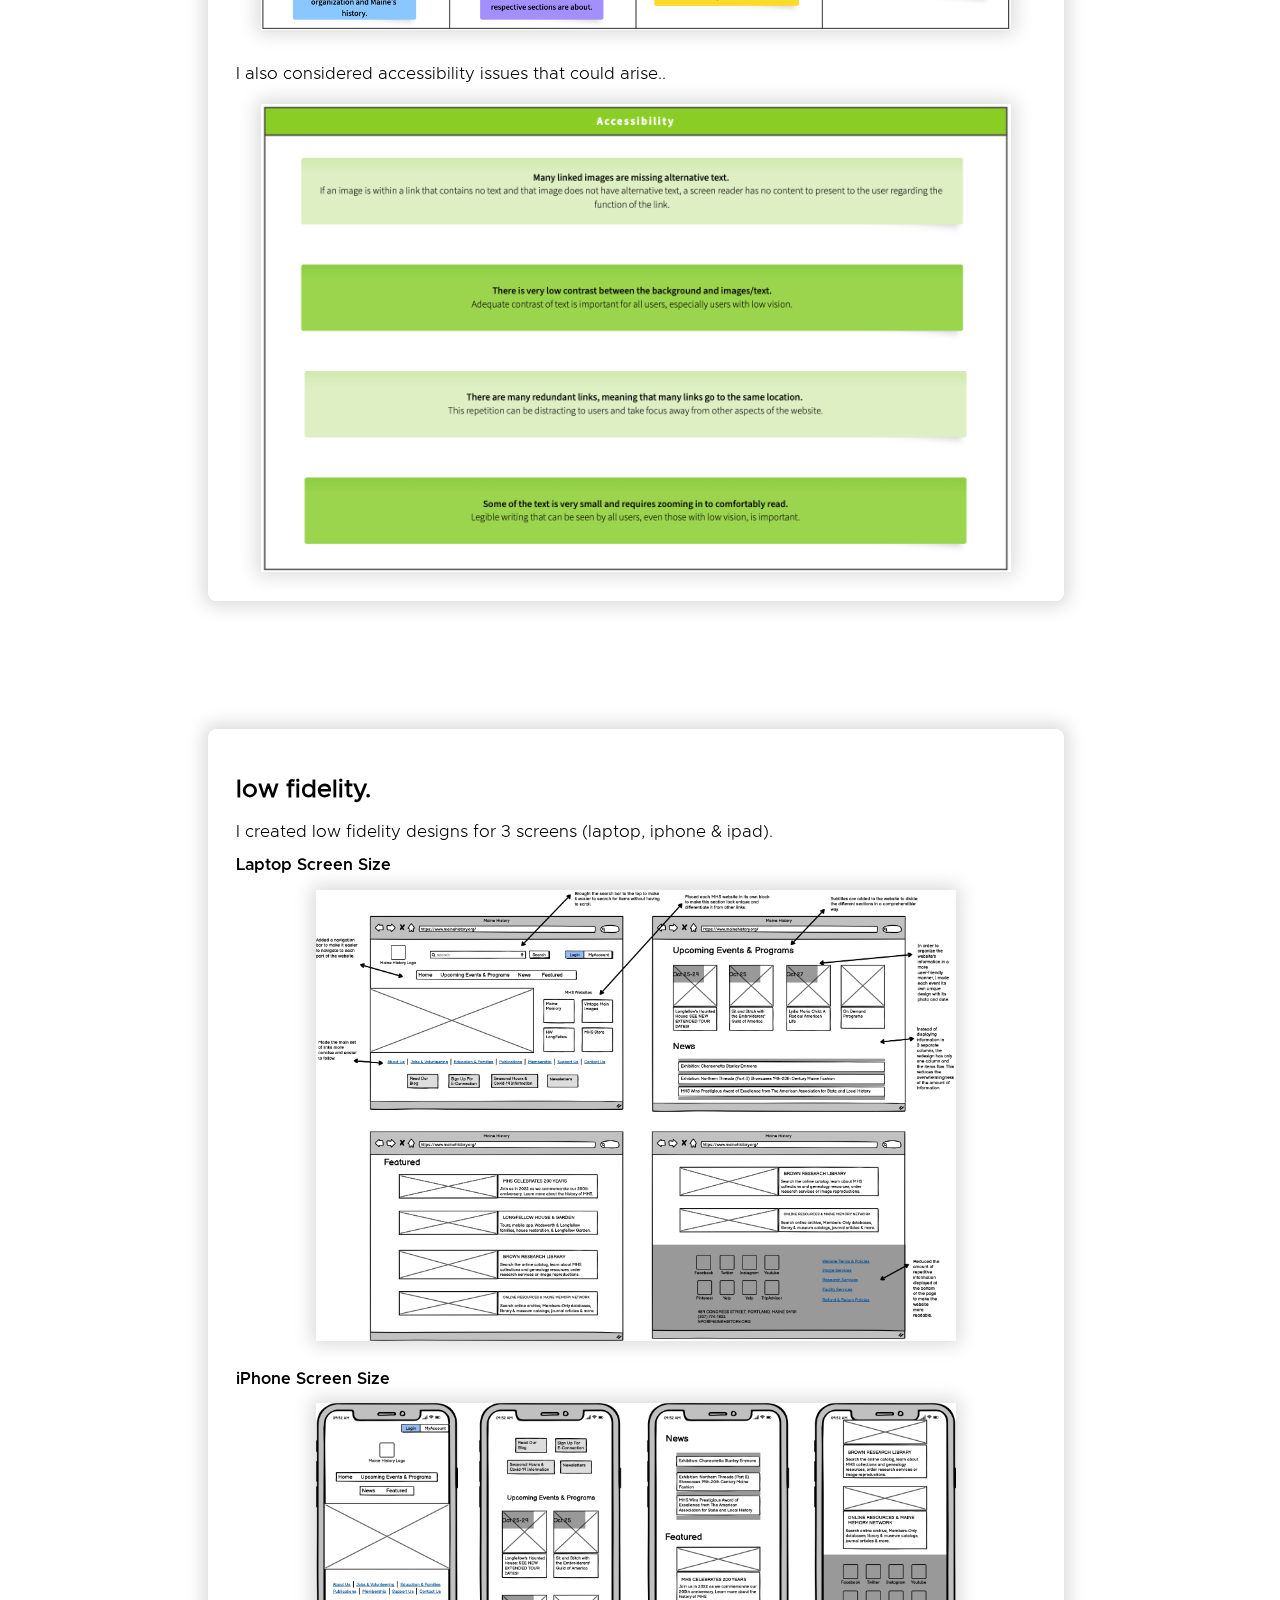
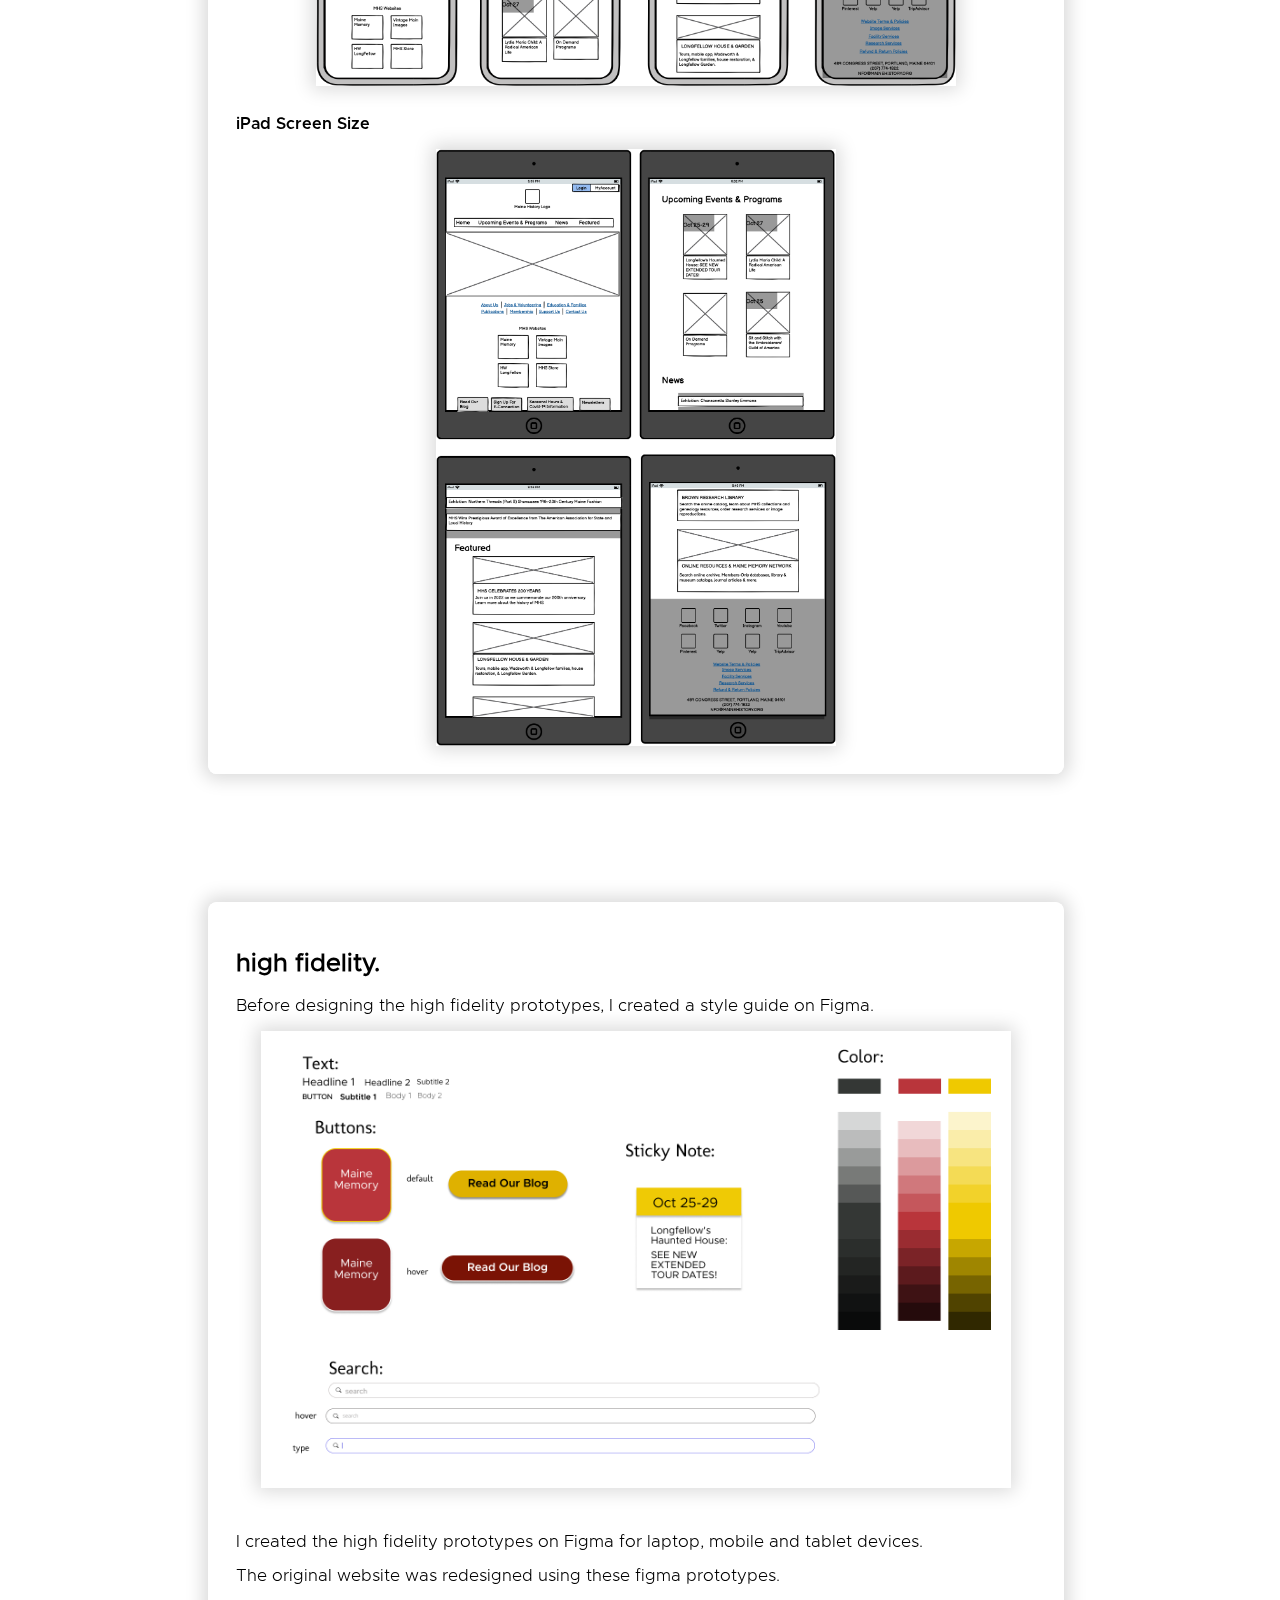
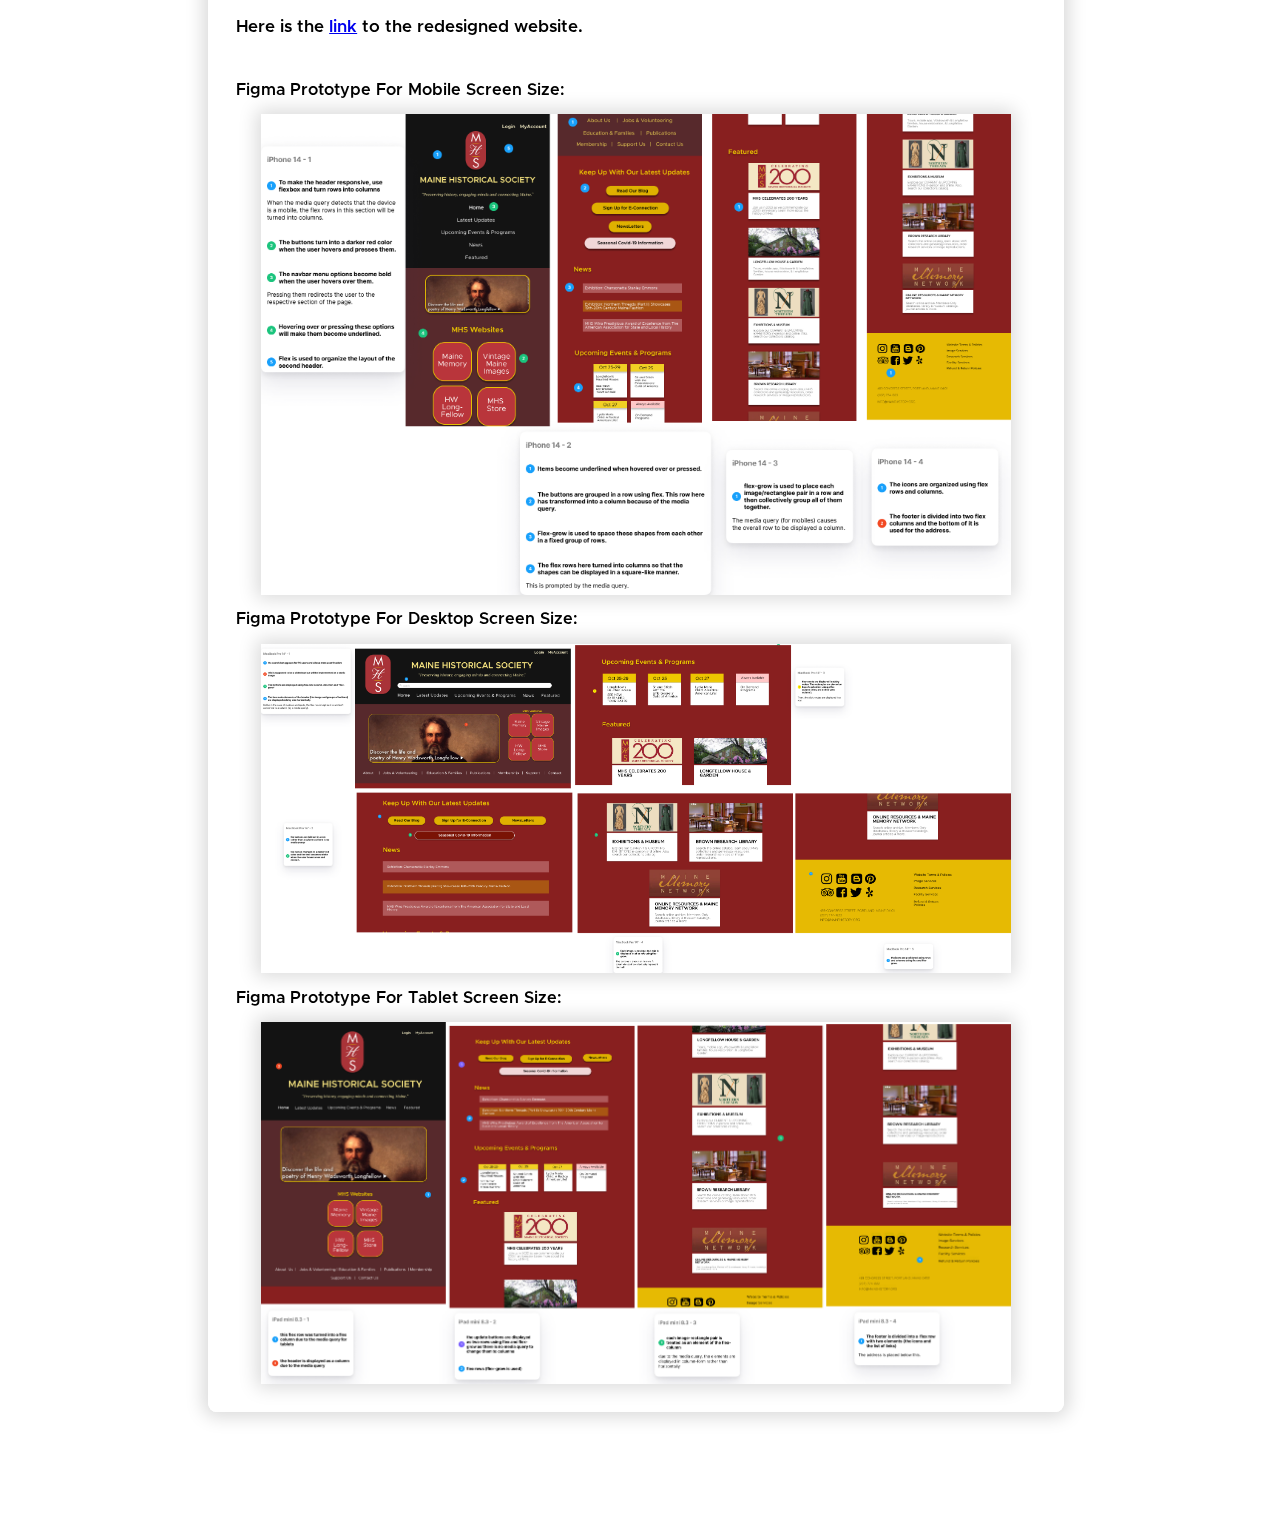
==== commit 3bd01c4b: "s" ====
--- a/index.html
+++ b/index.html
@@ -88,20 +88,20 @@
 
 
           <p style="font-size: 17px;color:black"> I created the high fidelity prototypes on Figma for laptop, mobile and tablet devices.</p>
-          <br>
           <p style="font-size: 17px;color:black"> The original website was redesigned using these figma prototypes.
-              <br> <br>
+              <br> <br> <br>
               <span style="font-family: Metropolis-SemiBold">Here is the
               <a href="https://tiredseal961.github.io/redesigned-website/">link</a> to the redesigned website.</span></p>
           <br>
-          <h3 style="font-family: Metropolis-SemiBold">For Laptop Screen Size:</h3>
-          <img class="img-large" src="assets/pc-redesign.png" style="width: 200%; height: auto" >
-
-          <h3 style="font-family: Metropolis-SemiBold">For iPhone Screen Size:</h3>
+          <h3 style="font-family: Metropolis-SemiBold">Figma Prototype For Mobile Screen Size:</h3>
 
           <img class="img-large" src="assets/iphone-redesign.png" style="width: 200%; height: auto" >
 
-          <h3 style="font-family: Metropolis-SemiBold">For iPad Screen Size:</h3>
+          <h3 style="font-family: Metropolis-SemiBold">Figma Prototype For Desktop Screen Size:</h3>
+          <img class="img-large" src="assets/pc-redesign.png" style="width: 200%; height: auto" >
+
+
+          <h3 style="font-family: Metropolis-SemiBold">Figma Prototype For Tablet Screen Size:</h3>
 
           <img class="img-large" src="assets/ipad-redesign.png" style="width: 200%; height: auto" >
 
